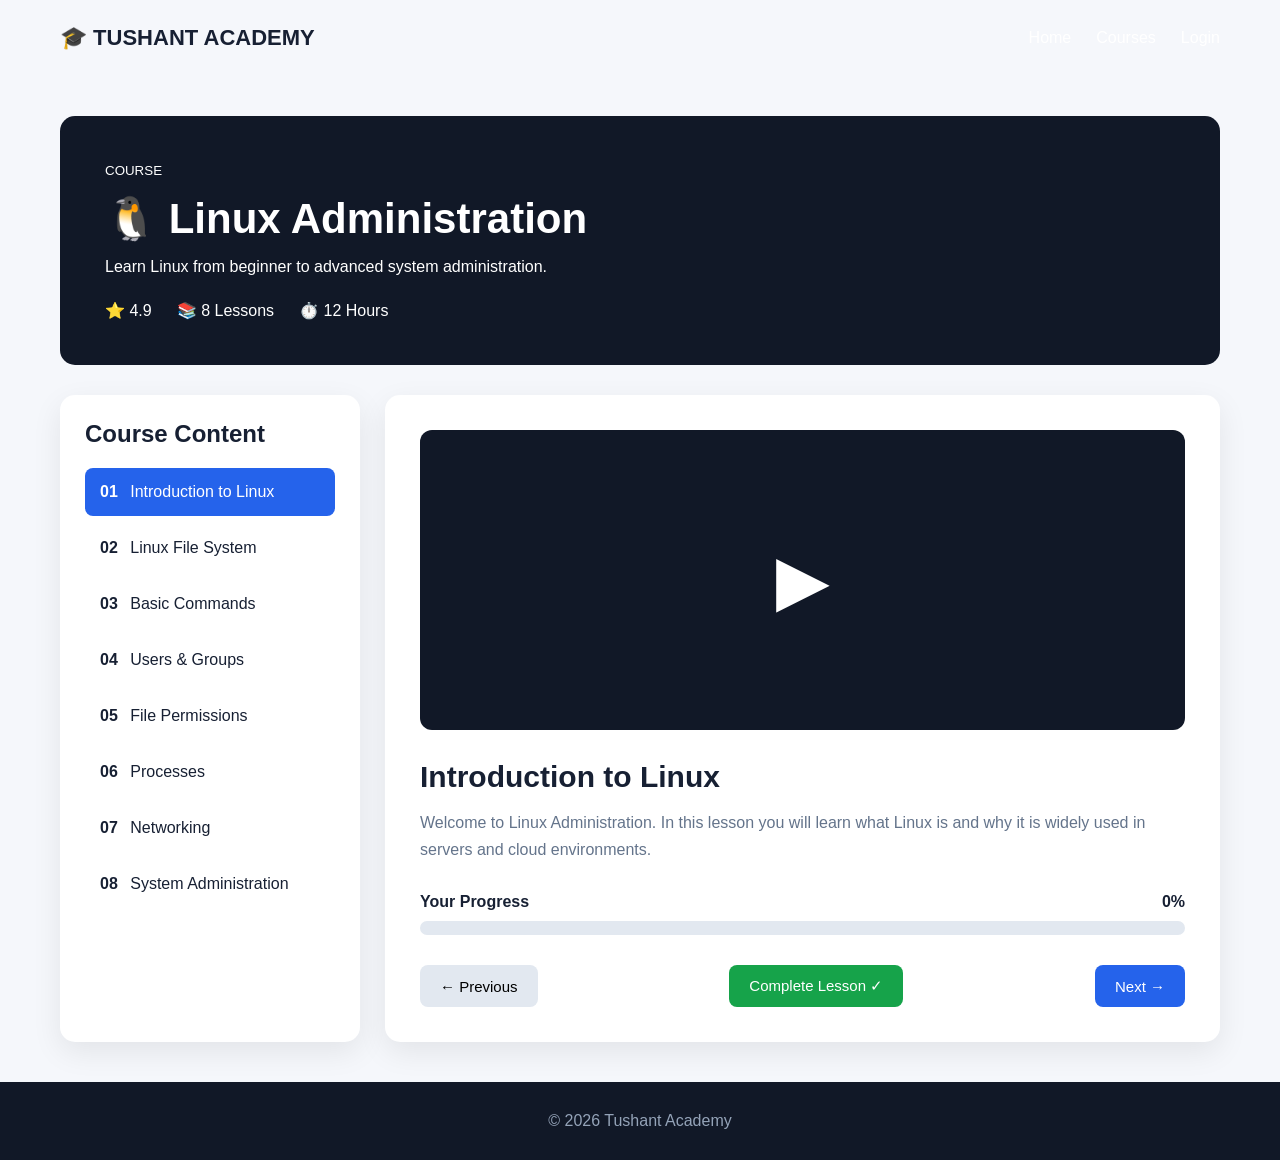
==== course.html @ 21ceea92 "Create course.html" ====
<!DOCTYPE html>
<html lang="en">

<head>
    <meta charset="UTF-8">
    <meta name="viewport" content="width=device-width, initial-scale=1.0">

    <title>Linux Administration - Tushant Academy</title>

    <link rel="stylesheet" href="style.css">

    <style>
        .course-page {
            max-width: 1200px;
            margin: auto;
            padding: 40px 20px;
        }

        .course-header {
            background: #111827;
            color: white;
            padding: 45px;
            border-radius: 15px;
            margin-bottom: 30px;
        }

        .course-header h1 {
            font-size: 42px;
            margin: 15px 0;
        }

        .course-info {
            display: flex;
            gap: 25px;
            margin-top: 25px;
            flex-wrap: wrap;
        }

        .learning-layout {
            display: grid;
            grid-template-columns: 300px 1fr;
            gap: 25px;
        }

        .lesson-sidebar {
            background: white;
            padding: 25px;
            border-radius: 15px;
            box-shadow: 0 10px 30px rgba(0,0,0,0.08);
        }

        .lesson-sidebar h2 {
            margin-bottom: 20px;
        }

        .lesson {
            padding: 15px;
            margin: 8px 0;
            border-radius: 8px;
            cursor: pointer;
            transition: 0.2s;
        }

        .lesson:hover {
            background: #eff6ff;
        }

        .lesson.active {
            background: #2563eb;
            color: white;
        }

        .lesson span {
            font-weight: bold;
            margin-right: 8px;
        }

        .lesson-content {
            background: white;
            padding: 35px;
            border-radius: 15px;
            box-shadow: 0 10px 30px rgba(0,0,0,0.08);
        }

        .video-box {
            height: 300px;
            background: #111827;
            color: white;
            display: flex;
            align-items: center;
            justify-content: center;
            font-size: 70px;
            border-radius: 12px;
            margin-bottom: 30px;
        }

        .lesson-content h2 {
            margin-bottom: 15px;
            font-size: 30px;
        }

        .lesson-description {
            color: #64748b;
            line-height: 1.7;
            margin-bottom: 30px;
        }

        .progress-container {
            margin: 30px 0;
        }

        .progress-title {
            display: flex;
            justify-content: space-between;
            margin-bottom: 10px;
            font-weight: bold;
        }

        .progress-track {
            height: 14px;
            background: #e2e8f0;
            border-radius: 20px;
            overflow: hidden;
        }

        .progress-fill {
            height: 100%;
            width: 0%;
            background: #2563eb;
            transition: 0.4s;
        }

        .lesson-actions {
            display: flex;
            justify-content: space-between;
            gap: 10px;
            flex-wrap: wrap;
        }

        .lesson-actions button {
            border: none;
            padding: 12px 20px;
            border-radius: 8px;
            cursor: pointer;
            font-size: 15px;
        }

        #completeBtn {
            background: #16a34a;
            color: white;
        }

        .next-btn {
            background: #2563eb;
            color: white;
        }

        .previous-btn {
            background: #e2e8f0;
        }

        .completed {
            color: #16a34a;
            font-weight: bold;
        }

        @media (max-width: 800px) {
            .learning-layout {
                grid-template-columns: 1fr;
            }

            .course-header h1 {
                font-size: 32px;
            }
        }
    </style>
</head>

<body>

<nav>

    <div class="logo">
        🎓 TUSHANT ACADEMY
    </div>

    <div class="nav-links">
        <a href="index.html">Home</a>
        <a href="courses.html">Courses</a>
        <a href="login.html">Login</a>
    </div>

</nav>


<main class="course-page">

    <div class="course-header">

        <small>COURSE</small>

        <h1>🐧 Linux Administration</h1>

        <p>
            Learn Linux from beginner to advanced
            system administration.
        </p>

        <div class="course-info">
            <span>⭐ 4.9</span>
            <span>📚 8 Lessons</span>
            <span>⏱️ 12 Hours</span>
        </div>

    </div>


    <div class="learning-layout">


        <aside class="lesson-sidebar">

            <h2>Course Content</h2>

            <div class="lesson active" data-index="0">
                <span>01</span>
                Introduction to Linux
            </div>

            <div class="lesson" data-index="1">
                <span>02</span>
                Linux File System
            </div>

            <div class="lesson" data-index="2">
                <span>03</span>
                Basic Commands
            </div>

            <div class="lesson" data-index="3">
                <span>04</span>
                Users & Groups
            </div>

            <div class="lesson" data-index="4">
                <span>05</span>
                File Permissions
            </div>

            <div class="lesson" data-index="5">
                <span>06</span>
                Processes
            </div>

            <div class="lesson" data-index="6">
                <span>07</span>
                Networking
            </div>

            <div class="lesson" data-index="7">
                <span>08</span>
                System Administration
            </div>

        </aside>


        <section class="lesson-content">

            <div class="video-box">
                ▶
            </div>

            <h2 id="lessonTitle">
                Introduction to Linux
            </h2>

            <p class="lesson-description" id="lessonDescription">
                Welcome to Linux Administration.
                In this lesson you will learn what Linux is
                and why it is widely used in servers and
                cloud environments.
            </p>


            <div class="progress-container">

                <div class="progress-title">
                    <span>Your Progress</span>
                    <span id="progressPercent">0%</span>
                </div>

                <div class="progress-track">
                    <div
                        class="progress-fill"
                        id="progressFill">
                    </div>
                </div>

            </div>


            <div class="lesson-actions">

                <button
                    class="previous-btn"
                    id="previousBtn">
                    ← Previous
                </button>

                <button
                    id="completeBtn">
                    Complete Lesson ✓
                </button>

                <button
                    class="next-btn"
                    id="nextBtn">
                    Next →
                </button>

            </div>

        </section>

    </div>

</main>


<footer>
    <p>© 2026 Tushant Academy</p>
</footer>


<script>

const lessons = [

    {
        title: "Introduction to Linux",
        description:
        "Learn what Linux is, how it works and why Linux is widely used in servers, cloud computing and system administration."
    },

    {
        title: "Linux File System",
        description:
        "Understand directories such as /etc, /home, /var, /tmp and /usr and learn how Linux organizes files."
    },

    {
        title: "Basic Commands",
        description:
        "Learn essential commands including pwd, ls, cd, mkdir, touch, cp, mv, rm and cat."
    },

    {
        title: "Users & Groups",
        description:
        "Learn how Linux manages users and groups and how administrators create and manage accounts."
    },

    {
        title: "File Permissions",
        description:
        "Understand read, write and execute permissions and learn how chmod and chown work."
    },

    {
        title: "Processes",
        description:
        "Learn how Linux processes work and how commands such as ps, top and kill are used."
    },

    {
        title: "Networking",
        description:
        "Learn Linux networking basics including IP addresses, interfaces, routes and useful network commands."
    },

    {
        title: "System Administration",
        description:
        "Learn essential administration concepts including services, logs, storage and system monitoring."
    }

];


let currentLesson = 0;

let completedLessons =
    JSON.parse(localStorage.getItem("completedLessons")) || [];


const lessonElements =
    document.querySelectorAll(".lesson");

const title =
    document.getElementById("lessonTitle");

const description =
    document.getElementById("lessonDescription");

const progressFill =
    document.getElementById("progressFill");

const progressPercent =
    document.getElementById("progressPercent");

const completeBtn =
    document.getElementById("completeBtn");


function showLesson(index) {

    currentLesson = index;

    title.textContent =
        lessons[index].title;

    description.textContent =
        lessons[index].description;


    lessonElements.forEach(function(item) {

        item.classList.remove("active");

    });

    lessonElements[index]
        .classList.add("active");


    updateProgress();

}


function updateProgress() {

    const total =
        lessons.length;

    const completed =
        completedLessons.length;

    const percent =
        Math.round((completed / total) * 100);


    progressFill.style.width =
        percent + "%";

    progressPercent.textContent =
        percent + "%";


    if (completedLessons.includes(currentLesson)) {

        completeBtn.textContent =
            "✓ Completed";

        completeBtn.classList.add("completed");

    } else {

        completeBtn.textContent =
            "Complete Lesson ✓";

        completeBtn.classList.remove("completed");

    }

}


lessonElements.forEach(function(item) {

    item.addEventListener("click", function() {

        const index =
            Number(item.dataset.index);

        showLesson(index);

    });

});


completeBtn.addEventListener("click", function() {

    if (!completedLessons.includes(currentLesson)) {

        completedLessons.push(currentLesson);

        localStorage.setItem(
            "completedLessons",
            JSON.stringify(completedLessons)
        );

    }

    updateProgress();

});


document.getElementById("nextBtn")
    .addEventListener("click", function() {

        if (currentLesson < lessons.length - 1) {

            showLesson(currentLesson + 1);

        }

    });


document.getElementById("previousBtn")
    .addEventListener("click", function() {

        if (currentLesson > 0) {

            showLesson(currentLesson - 1);

        }

    });


updateProgress();

</script>

</body>
</html>
---- style.css ----
* {
    box-sizing: border-box;
    margin: 0;
    padding: 0;
}

body {
    font-family: Arial, sans-serif;
    background: #f5f7fb;
    color: #172033;
}

.hero {
    min-height: 600px;
    background: linear-gradient(135deg, #111827, #1d4ed8);
    color: white;
}

nav {
    max-width: 1200px;
    margin: auto;
    padding: 25px 20px;

    display: flex;
    justify-content: space-between;
    align-items: center;
}

.logo {
    font-size: 22px;
    font-weight: bold;
}

.nav-links {
    display: flex;
    gap: 25px;
}

.nav-links a {
    color: white;
    text-decoration: none;
    font-weight: 500;
}

.nav-links a:hover {
    color: #93c5fd;
}

.hero-content {
    max-width: 1200px;
    margin: auto;
    padding: 120px 20px;
}

.hero-content h1 {
    font-size: 64px;
    line-height: 1.1;
    margin-bottom: 25px;
}

.hero-content p {
    max-width: 600px;
    font-size: 20px;
    color: #dbeafe;
    line-height: 1.6;
    margin-bottom: 35px;
}

.hero-button {
    display: inline-block;
    padding: 15px 30px;
    background: white;
    color: #1d4ed8;
    text-decoration: none;
    border-radius: 8px;
    font-weight: bold;
}

.hero-button:hover {
    transform: translateY(-3px);
}

.popular {
    max-width: 1200px;
    margin: auto;
    padding: 80px 20px;
}

.popular h2 {
    text-align: center;
    font-size: 38px;
    margin-bottom: 50px;
}

.course-grid {
    display: grid;
    grid-template-columns:
        repeat(auto-fit, minmax(250px, 1fr));

    gap: 25px;
}

.course-card {
    background: white;
    padding: 30px;
    border-radius: 15px;

    box-shadow:
        0 10px 30px rgba(0,0,0,0.08);

    transition: 0.3s;
}

.course-card:hover {
    transform: translateY(-8px);
}

.course-icon {
    font-size: 50px;
    margin-bottom: 20px;
}

.course-card h3 {
    font-size: 23px;
    margin-bottom: 15px;
}

.course-card p {
    color: #64748b;
    line-height: 1.6;
    margin-bottom: 20px;
}

.rating {
    margin-bottom: 20px;
}

.course-button {
    display: inline-block;
    padding: 11px 20px;
    background: #2563eb;
    color: white;
    text-decoration: none;
    border-radius: 7px;
}

.course-button:hover {
    background: #1d4ed8;
}

footer {
    text-align: center;
    padding: 30px;
    background: #111827;
    color: #94a3b8;
}

@media (max-width: 700px) {

    nav {
        flex-direction: column;
        gap: 20px;
    }

    .nav-links {
        flex-wrap: wrap;
        justify-content: center;
    }

    .hero-content {
        padding: 80px 20px;
    }

    .hero-content h1 {
        font-size: 42px;
    }

}
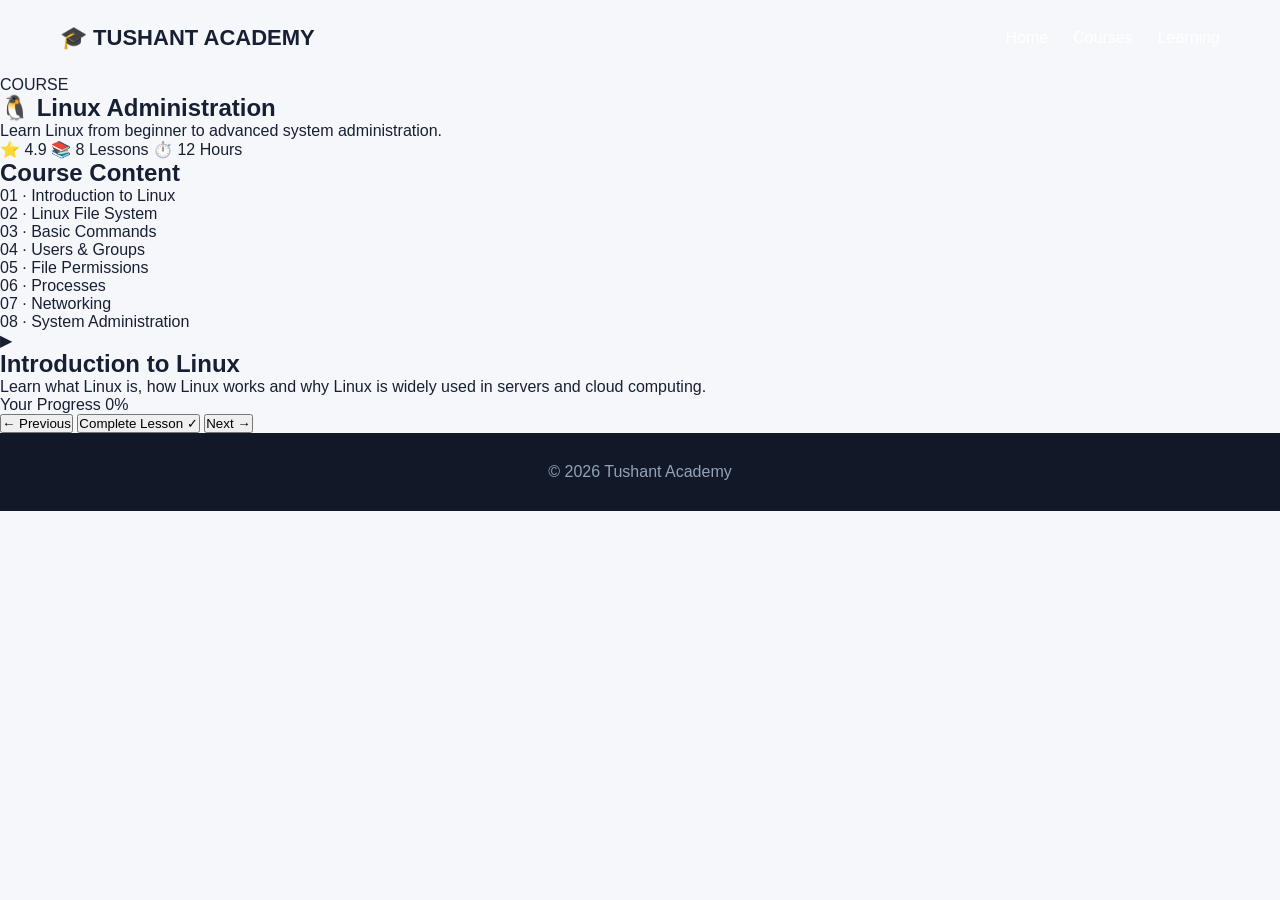
==== commit 5991ff56: "Update course.html" ====
--- a/course.html
+++ b/course.html
@@ -4,200 +4,28 @@
 <head>
     <meta charset="UTF-8">
     <meta name="viewport" content="width=device-width, initial-scale=1.0">
-
     <title>Linux Administration - Tushant Academy</title>
 
     <link rel="stylesheet" href="style.css">
-
-    <style>
-        .course-page {
-            max-width: 1200px;
-            margin: auto;
-            padding: 40px 20px;
-        }
-
-        .course-header {
-            background: #111827;
-            color: white;
-            padding: 45px;
-            border-radius: 15px;
-            margin-bottom: 30px;
-        }
-
-        .course-header h1 {
-            font-size: 42px;
-            margin: 15px 0;
-        }
-
-        .course-info {
-            display: flex;
-            gap: 25px;
-            margin-top: 25px;
-            flex-wrap: wrap;
-        }
-
-        .learning-layout {
-            display: grid;
-            grid-template-columns: 300px 1fr;
-            gap: 25px;
-        }
-
-        .lesson-sidebar {
-            background: white;
-            padding: 25px;
-            border-radius: 15px;
-            box-shadow: 0 10px 30px rgba(0,0,0,0.08);
-        }
-
-        .lesson-sidebar h2 {
-            margin-bottom: 20px;
-        }
-
-        .lesson {
-            padding: 15px;
-            margin: 8px 0;
-            border-radius: 8px;
-            cursor: pointer;
-            transition: 0.2s;
-        }
-
-        .lesson:hover {
-            background: #eff6ff;
-        }
-
-        .lesson.active {
-            background: #2563eb;
-            color: white;
-        }
-
-        .lesson span {
-            font-weight: bold;
-            margin-right: 8px;
-        }
-
-        .lesson-content {
-            background: white;
-            padding: 35px;
-            border-radius: 15px;
-            box-shadow: 0 10px 30px rgba(0,0,0,0.08);
-        }
-
-        .video-box {
-            height: 300px;
-            background: #111827;
-            color: white;
-            display: flex;
-            align-items: center;
-            justify-content: center;
-            font-size: 70px;
-            border-radius: 12px;
-            margin-bottom: 30px;
-        }
-
-        .lesson-content h2 {
-            margin-bottom: 15px;
-            font-size: 30px;
-        }
-
-        .lesson-description {
-            color: #64748b;
-            line-height: 1.7;
-            margin-bottom: 30px;
-        }
-
-        .progress-container {
-            margin: 30px 0;
-        }
-
-        .progress-title {
-            display: flex;
-            justify-content: space-between;
-            margin-bottom: 10px;
-            font-weight: bold;
-        }
-
-        .progress-track {
-            height: 14px;
-            background: #e2e8f0;
-            border-radius: 20px;
-            overflow: hidden;
-        }
-
-        .progress-fill {
-            height: 100%;
-            width: 0%;
-            background: #2563eb;
-            transition: 0.4s;
-        }
-
-        .lesson-actions {
-            display: flex;
-            justify-content: space-between;
-            gap: 10px;
-            flex-wrap: wrap;
-        }
-
-        .lesson-actions button {
-            border: none;
-            padding: 12px 20px;
-            border-radius: 8px;
-            cursor: pointer;
-            font-size: 15px;
-        }
-
-        #completeBtn {
-            background: #16a34a;
-            color: white;
-        }
-
-        .next-btn {
-            background: #2563eb;
-            color: white;
-        }
-
-        .previous-btn {
-            background: #e2e8f0;
-        }
-
-        .completed {
-            color: #16a34a;
-            font-weight: bold;
-        }
-
-        @media (max-width: 800px) {
-            .learning-layout {
-                grid-template-columns: 1fr;
-            }
-
-            .course-header h1 {
-                font-size: 32px;
-            }
-        }
-    </style>
 </head>
 
 <body>
 
 <nav>
-
-    <div class="logo">
-        🎓 TUSHANT ACADEMY
-    </div>
+    <div class="logo">🎓 TUSHANT ACADEMY</div>
 
     <div class="nav-links">
         <a href="index.html">Home</a>
         <a href="courses.html">Courses</a>
-        <a href="login.html">Login</a>
+        <a href="course.html">Learning</a>
     </div>
-
 </nav>
 
+<main class="learning-page">
 
-<main class="course-page">
+    <section class="course-header">
 
-    <div class="course-header">
-
-        <small>COURSE</small>
+        <span>COURSE</span>
 
         <h1>🐧 Linux Administration</h1>
 
@@ -212,54 +40,45 @@
             <span>⏱️ 12 Hours</span>
         </div>
 
-    </div>
+    </section>
 
 
-    <div class="learning-layout">
-
+    <section class="learning-layout">
 
         <aside class="lesson-sidebar">
 
             <h2>Course Content</h2>
 
             <div class="lesson active" data-index="0">
-                <span>01</span>
-                Introduction to Linux
+                01 · Introduction to Linux
             </div>
 
             <div class="lesson" data-index="1">
-                <span>02</span>
-                Linux File System
+                02 · Linux File System
             </div>
 
             <div class="lesson" data-index="2">
-                <span>03</span>
-                Basic Commands
+                03 · Basic Commands
             </div>
 
             <div class="lesson" data-index="3">
-                <span>04</span>
-                Users & Groups
+                04 · Users & Groups
             </div>
 
             <div class="lesson" data-index="4">
-                <span>05</span>
-                File Permissions
+                05 · File Permissions
             </div>
 
             <div class="lesson" data-index="5">
-                <span>06</span>
-                Processes
+                06 · Processes
             </div>
 
             <div class="lesson" data-index="6">
-                <span>07</span>
-                Networking
+                07 · Networking
             </div>
 
             <div class="lesson" data-index="7">
-                <span>08</span>
-                System Administration
+                08 · System Administration
             </div>
 
         </aside>
@@ -275,11 +94,10 @@
                 Introduction to Linux
             </h2>
 
-            <p class="lesson-description" id="lessonDescription">
-                Welcome to Linux Administration.
-                In this lesson you will learn what Linux is
-                and why it is widely used in servers and
-                cloud environments.
+            <p id="lessonDescription">
+                Learn what Linux is, how Linux works
+                and why Linux is widely used in
+                servers and cloud computing.
             </p>
 
 
@@ -291,10 +109,12 @@
                 </div>
 
                 <div class="progress-track">
+
                     <div
-                        class="progress-fill"
-                        id="progressFill">
+                        id="progressFill"
+                        class="progress-fill">
                     </div>
+
                 </div>
 
             </div>
@@ -303,19 +123,18 @@
             <div class="lesson-actions">
 
                 <button
-                    class="previous-btn"
-                    id="previousBtn">
+                    id="previousBtn"
+                    class="previous-btn">
                     ← Previous
                 </button>
 
-                <button
-                    id="completeBtn">
+                <button id="completeBtn">
                     Complete Lesson ✓
                 </button>
 
                 <button
-                    class="next-btn"
-                    id="nextBtn">
+                    id="nextBtn"
+                    class="next-btn">
                     Next →
                 </button>
 
@@ -323,7 +142,7 @@
 
         </section>
 
-    </div>
+    </section>
 
 </main>
 
@@ -333,209 +152,7 @@
 </footer>
 
 
-<script>
-
-const lessons = [
-
-    {
-        title: "Introduction to Linux",
-        description:
-        "Learn what Linux is, how it works and why Linux is widely used in servers, cloud computing and system administration."
-    },
-
-    {
-        title: "Linux File System",
-        description:
-        "Understand directories such as /etc, /home, /var, /tmp and /usr and learn how Linux organizes files."
-    },
-
-    {
-        title: "Basic Commands",
-        description:
-        "Learn essential commands including pwd, ls, cd, mkdir, touch, cp, mv, rm and cat."
-    },
-
-    {
-        title: "Users & Groups",
-        description:
-        "Learn how Linux manages users and groups and how administrators create and manage accounts."
-    },
-
-    {
-        title: "File Permissions",
-        description:
-        "Understand read, write and execute permissions and learn how chmod and chown work."
-    },
-
-    {
-        title: "Processes",
-        description:
-        "Learn how Linux processes work and how commands such as ps, top and kill are used."
-    },
-
-    {
-        title: "Networking",
-        description:
-        "Learn Linux networking basics including IP addresses, interfaces, routes and useful network commands."
-    },
-
-    {
-        title: "System Administration",
-        description:
-        "Learn essential administration concepts including services, logs, storage and system monitoring."
-    }
-
-];
-
-
-let currentLesson = 0;
-
-let completedLessons =
-    JSON.parse(localStorage.getItem("completedLessons")) || [];
-
-
-const lessonElements =
-    document.querySelectorAll(".lesson");
-
-const title =
-    document.getElementById("lessonTitle");
-
-const description =
-    document.getElementById("lessonDescription");
-
-const progressFill =
-    document.getElementById("progressFill");
-
-const progressPercent =
-    document.getElementById("progressPercent");
-
-const completeBtn =
-    document.getElementById("completeBtn");
-
-
-function showLesson(index) {
-
-    currentLesson = index;
-
-    title.textContent =
-        lessons[index].title;
-
-    description.textContent =
-        lessons[index].description;
-
-
-    lessonElements.forEach(function(item) {
-
-        item.classList.remove("active");
-
-    });
-
-    lessonElements[index]
-        .classList.add("active");
-
-
-    updateProgress();
-
-}
-
-
-function updateProgress() {
-
-    const total =
-        lessons.length;
-
-    const completed =
-        completedLessons.length;
-
-    const percent =
-        Math.round((completed / total) * 100);
-
-
-    progressFill.style.width =
-        percent + "%";
-
-    progressPercent.textContent =
-        percent + "%";
-
-
-    if (completedLessons.includes(currentLesson)) {
-
-        completeBtn.textContent =
-            "✓ Completed";
-
-        completeBtn.classList.add("completed");
-
-    } else {
-
-        completeBtn.textContent =
-            "Complete Lesson ✓";
-
-        completeBtn.classList.remove("completed");
-
-    }
-
-}
-
-
-lessonElements.forEach(function(item) {
-
-    item.addEventListener("click", function() {
-
-        const index =
-            Number(item.dataset.index);
-
-        showLesson(index);
-
-    });
-
-});
-
-
-completeBtn.addEventListener("click", function() {
-
-    if (!completedLessons.includes(currentLesson)) {
-
-        completedLessons.push(currentLesson);
-
-        localStorage.setItem(
-            "completedLessons",
-            JSON.stringify(completedLessons)
-        );
-
-    }
-
-    updateProgress();
-
-});
-
-
-document.getElementById("nextBtn")
-    .addEventListener("click", function() {
-
-        if (currentLesson < lessons.length - 1) {
-
-            showLesson(currentLesson + 1);
-
-        }
-
-    });
-
-
-document.getElementById("previousBtn")
-    .addEventListener("click", function() {
-
-        if (currentLesson > 0) {
-
-            showLesson(currentLesson - 1);
-
-        }
-
-    });
-
-
-updateProgress();
-
-</script>
+<script src="script.js"></script>
 
 </body>
 </html>
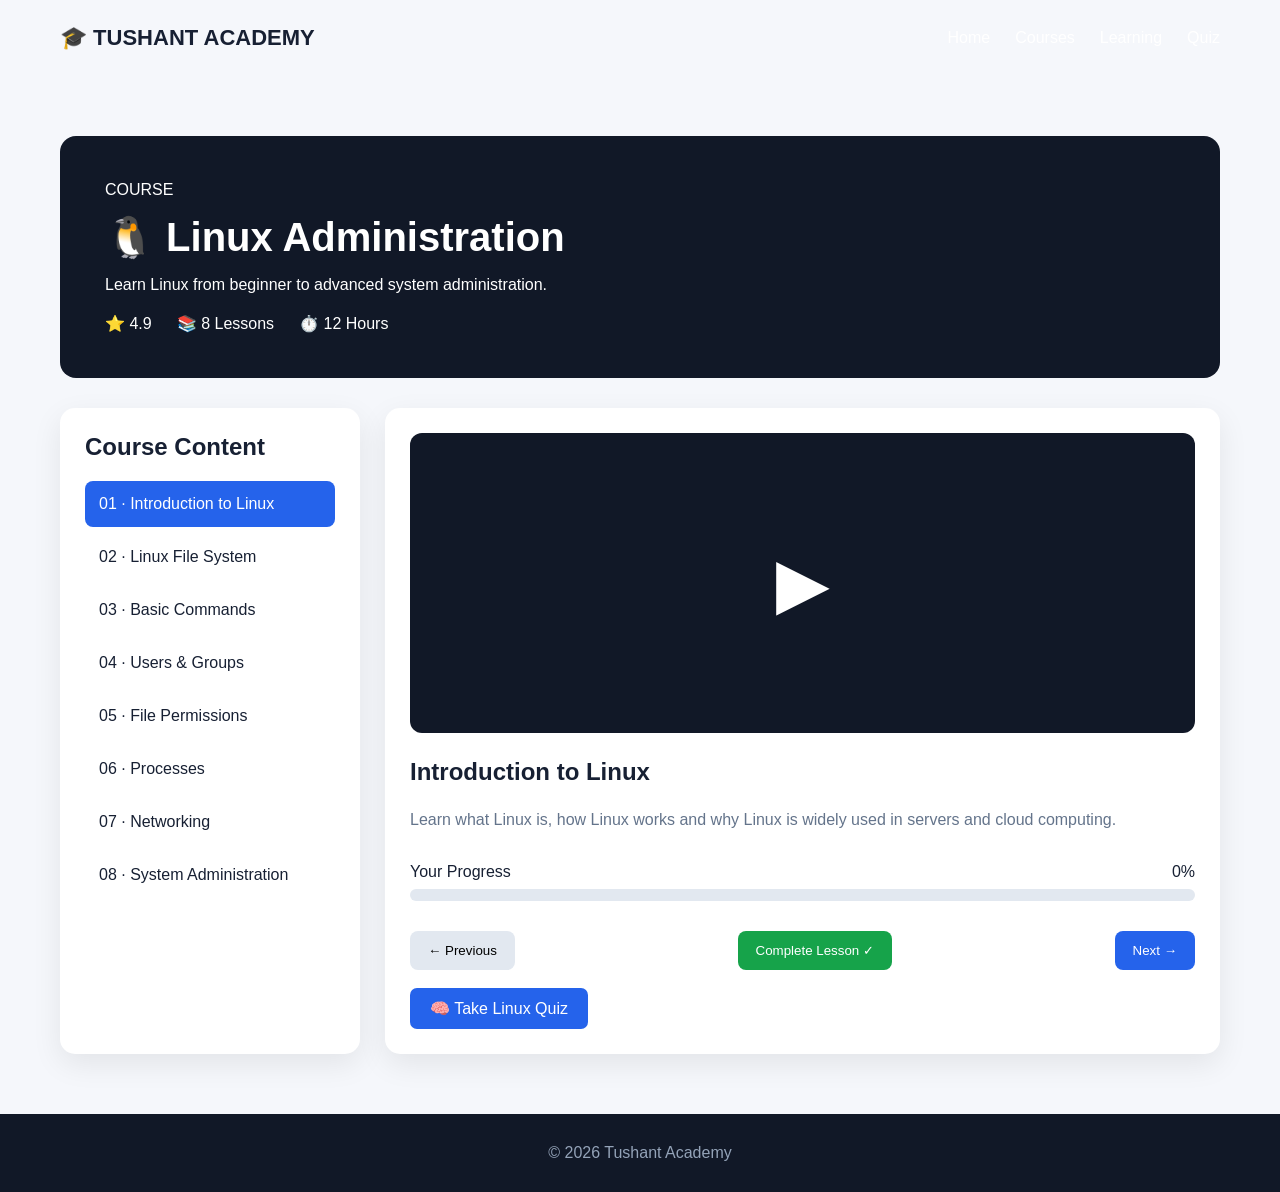
==== commit 16483546: "Update course.html" ====
--- a/course.html
+++ b/course.html
@@ -2,157 +2,279 @@
 <html lang="en">
 
 <head>
-    <meta charset="UTF-8">
-    <meta name="viewport" content="width=device-width, initial-scale=1.0">
-    <title>Linux Administration - Tushant Academy</title>
-
-    <link rel="stylesheet" href="style.css">
+
+<meta charset="UTF-8">
+
+<meta name="viewport"
+content="width=device-width, initial-scale=1.0">
+
+<title>Linux Administration</title>
+
+<link rel="stylesheet"
+href="style.css">
+
 </head>
 
 <body>
 
+
 <nav>
-    <div class="logo">🎓 TUSHANT ACADEMY</div>
-
-    <div class="nav-links">
-        <a href="index.html">Home</a>
-        <a href="courses.html">Courses</a>
-        <a href="course.html">Learning</a>
-    </div>
+
+<div class="logo">
+🎓 TUSHANT ACADEMY
+</div>
+
+<div class="nav-links">
+
+<a href="index.html">
+Home
+</a>
+
+<a href="courses.html">
+Courses
+</a>
+
+<a href="course.html">
+Learning
+</a>
+
+<a href="quiz.html">
+Quiz
+</a>
+
+</div>
+
 </nav>
 
+
 <main class="learning-page">
 
-    <section class="course-header">
-
-        <span>COURSE</span>
-
-        <h1>🐧 Linux Administration</h1>
-
-        <p>
-            Learn Linux from beginner to advanced
-            system administration.
-        </p>
-
-        <div class="course-info">
-            <span>⭐ 4.9</span>
-            <span>📚 8 Lessons</span>
-            <span>⏱️ 12 Hours</span>
-        </div>
-
-    </section>
-
-
-    <section class="learning-layout">
-
-        <aside class="lesson-sidebar">
-
-            <h2>Course Content</h2>
-
-            <div class="lesson active" data-index="0">
-                01 · Introduction to Linux
-            </div>
-
-            <div class="lesson" data-index="1">
-                02 · Linux File System
-            </div>
-
-            <div class="lesson" data-index="2">
-                03 · Basic Commands
-            </div>
-
-            <div class="lesson" data-index="3">
-                04 · Users & Groups
-            </div>
-
-            <div class="lesson" data-index="4">
-                05 · File Permissions
-            </div>
-
-            <div class="lesson" data-index="5">
-                06 · Processes
-            </div>
-
-            <div class="lesson" data-index="6">
-                07 · Networking
-            </div>
-
-            <div class="lesson" data-index="7">
-                08 · System Administration
-            </div>
-
-        </aside>
-
-
-        <section class="lesson-content">
-
-            <div class="video-box">
-                ▶
-            </div>
-
-            <h2 id="lessonTitle">
-                Introduction to Linux
-            </h2>
-
-            <p id="lessonDescription">
-                Learn what Linux is, how Linux works
-                and why Linux is widely used in
-                servers and cloud computing.
-            </p>
-
-
-            <div class="progress-container">
-
-                <div class="progress-title">
-                    <span>Your Progress</span>
-                    <span id="progressPercent">0%</span>
-                </div>
-
-                <div class="progress-track">
-
-                    <div
-                        id="progressFill"
-                        class="progress-fill">
-                    </div>
-
-                </div>
-
-            </div>
-
-
-            <div class="lesson-actions">
-
-                <button
-                    id="previousBtn"
-                    class="previous-btn">
-                    ← Previous
-                </button>
-
-                <button id="completeBtn">
-                    Complete Lesson ✓
-                </button>
-
-                <button
-                    id="nextBtn"
-                    class="next-btn">
-                    Next →
-                </button>
-
-            </div>
-
-        </section>
-
-    </section>
+
+<section class="course-header">
+
+<span>COURSE</span>
+
+<h1>
+🐧 Linux Administration
+</h1>
+
+<p>
+Learn Linux from beginner
+to advanced system administration.
+</p>
+
+<div class="course-info">
+
+<span>⭐ 4.9</span>
+
+<span>📚 8 Lessons</span>
+
+<span>⏱️ 12 Hours</span>
+
+</div>
+
+</section>
+
+
+<section class="learning-layout">
+
+
+<aside class="lesson-sidebar">
+
+<h2>
+Course Content
+</h2>
+
+
+<div
+class="lesson active"
+data-index="0">
+
+01 · Introduction to Linux
+
+</div>
+
+
+<div
+class="lesson"
+data-index="1">
+
+02 · Linux File System
+
+</div>
+
+
+<div
+class="lesson"
+data-index="2">
+
+03 · Basic Commands
+
+</div>
+
+
+<div
+class="lesson"
+data-index="3">
+
+04 · Users & Groups
+
+</div>
+
+
+<div
+class="lesson"
+data-index="4">
+
+05 · File Permissions
+
+</div>
+
+
+<div
+class="lesson"
+data-index="5">
+
+06 · Processes
+
+</div>
+
+
+<div
+class="lesson"
+data-index="6">
+
+07 · Networking
+
+</div>
+
+
+<div
+class="lesson"
+data-index="7">
+
+08 · System Administration
+
+</div>
+
+
+</aside>
+
+
+<section class="lesson-content">
+
+
+<div class="video-box">
+▶
+</div>
+
+
+<h2 id="lessonTitle">
+Introduction to Linux
+</h2>
+
+
+<p id="lessonDescription">
+
+Learn what Linux is,
+how Linux works and
+why Linux is widely used
+in servers and cloud computing.
+
+</p>
+
+
+<div class="progress-container">
+
+
+<div class="progress-title">
+
+<span>
+Your Progress
+</span>
+
+<span id="progressPercent">
+0%
+</span>
+
+</div>
+
+
+<div class="progress-track">
+
+<div
+id="progressFill"
+class="progress-fill">
+</div>
+
+</div>
+
+</div>
+
+
+<div class="lesson-actions">
+
+
+<button
+id="previousBtn"
+class="previous-btn">
+
+← Previous
+
+</button>
+
+
+<button
+id="completeBtn">
+
+Complete Lesson ✓
+
+</button>
+
+
+<button
+id="nextBtn"
+class="next-btn">
+
+Next →
+
+</button>
+
+
+</div>
+
+
+<br>
+
+
+<a
+href="quiz.html"
+class="course-button">
+
+🧠 Take Linux Quiz
+
+</a>
+
+
+</section>
+
+</section>
 
 </main>
 
 
 <footer>
-    <p>© 2026 Tushant Academy</p>
+
+<p>
+© 2026 Tushant Academy
+</p>
+
 </footer>
 
 
-<script src="script.js"></script>
+<script src="script.js">
+</script>
 
 </body>
+
 </html>
--- a/style.css
+++ b/style.css
@@ -176,3 +176,159 @@
     }
 
 }
+.courses-page,
+.learning-page {
+    max-width: 1200px;
+    margin: auto;
+    padding: 60px 20px;
+}
+
+.courses-page h1 {
+    font-size: 45px;
+    margin-bottom: 10px;
+}
+
+.subtitle {
+    color: #64748b;
+    margin-bottom: 40px;
+}
+
+.course-meta {
+    color: #64748b;
+    margin: 15px 0;
+}
+
+.course-header {
+    background: #111827;
+    color: white;
+    padding: 45px;
+    border-radius: 16px;
+    margin-bottom: 30px;
+}
+
+.course-header h1 {
+    font-size: 40px;
+    margin: 15px 0;
+}
+
+.course-info {
+    display: flex;
+    gap: 25px;
+    margin-top: 20px;
+    flex-wrap: wrap;
+}
+
+.learning-layout {
+    display: grid;
+    grid-template-columns: 300px 1fr;
+    gap: 25px;
+}
+
+.lesson-sidebar,
+.lesson-content {
+    background: white;
+    padding: 25px;
+    border-radius: 15px;
+    box-shadow: 0 10px 30px rgba(0,0,0,.08);
+}
+
+.lesson-sidebar h2 {
+    margin-bottom: 20px;
+}
+
+.lesson {
+    padding: 14px;
+    margin: 7px 0;
+    border-radius: 8px;
+    cursor: pointer;
+}
+
+.lesson:hover {
+    background: #eff6ff;
+}
+
+.lesson.active {
+    background: #2563eb;
+    color: white;
+}
+
+.video-box {
+    height: 300px;
+    background: #111827;
+    color: white;
+    display: flex;
+    justify-content: center;
+    align-items: center;
+    font-size: 70px;
+    border-radius: 12px;
+    margin-bottom: 25px;
+}
+
+.lesson-content p {
+    color: #64748b;
+    line-height: 1.7;
+    margin: 20px 0;
+}
+
+.progress-container {
+    margin: 30px 0;
+}
+
+.progress-title {
+    display: flex;
+    justify-content: space-between;
+    margin-bottom: 8px;
+}
+
+.progress-track {
+    height: 12px;
+    background: #e2e8f0;
+    border-radius: 20px;
+    overflow: hidden;
+}
+
+.progress-fill {
+    height: 100%;
+    width: 0%;
+    background: #2563eb;
+    transition: .4s;
+}
+
+.lesson-actions {
+    display: flex;
+    justify-content: space-between;
+    gap: 10px;
+}
+
+.lesson-actions button {
+    padding: 12px 18px;
+    border: none;
+    border-radius: 8px;
+    cursor: pointer;
+}
+
+#completeBtn {
+    background: #16a34a;
+    color: white;
+}
+
+.next-btn {
+    background: #2563eb;
+    color: white;
+}
+
+.previous-btn {
+    background: #e2e8f0;
+}
+
+@media(max-width:800px) {
+
+    .learning-layout {
+        grid-template-columns: 1fr;
+    }
+
+    .lesson-actions {
+        flex-direction: column;
+    }
+
+}
